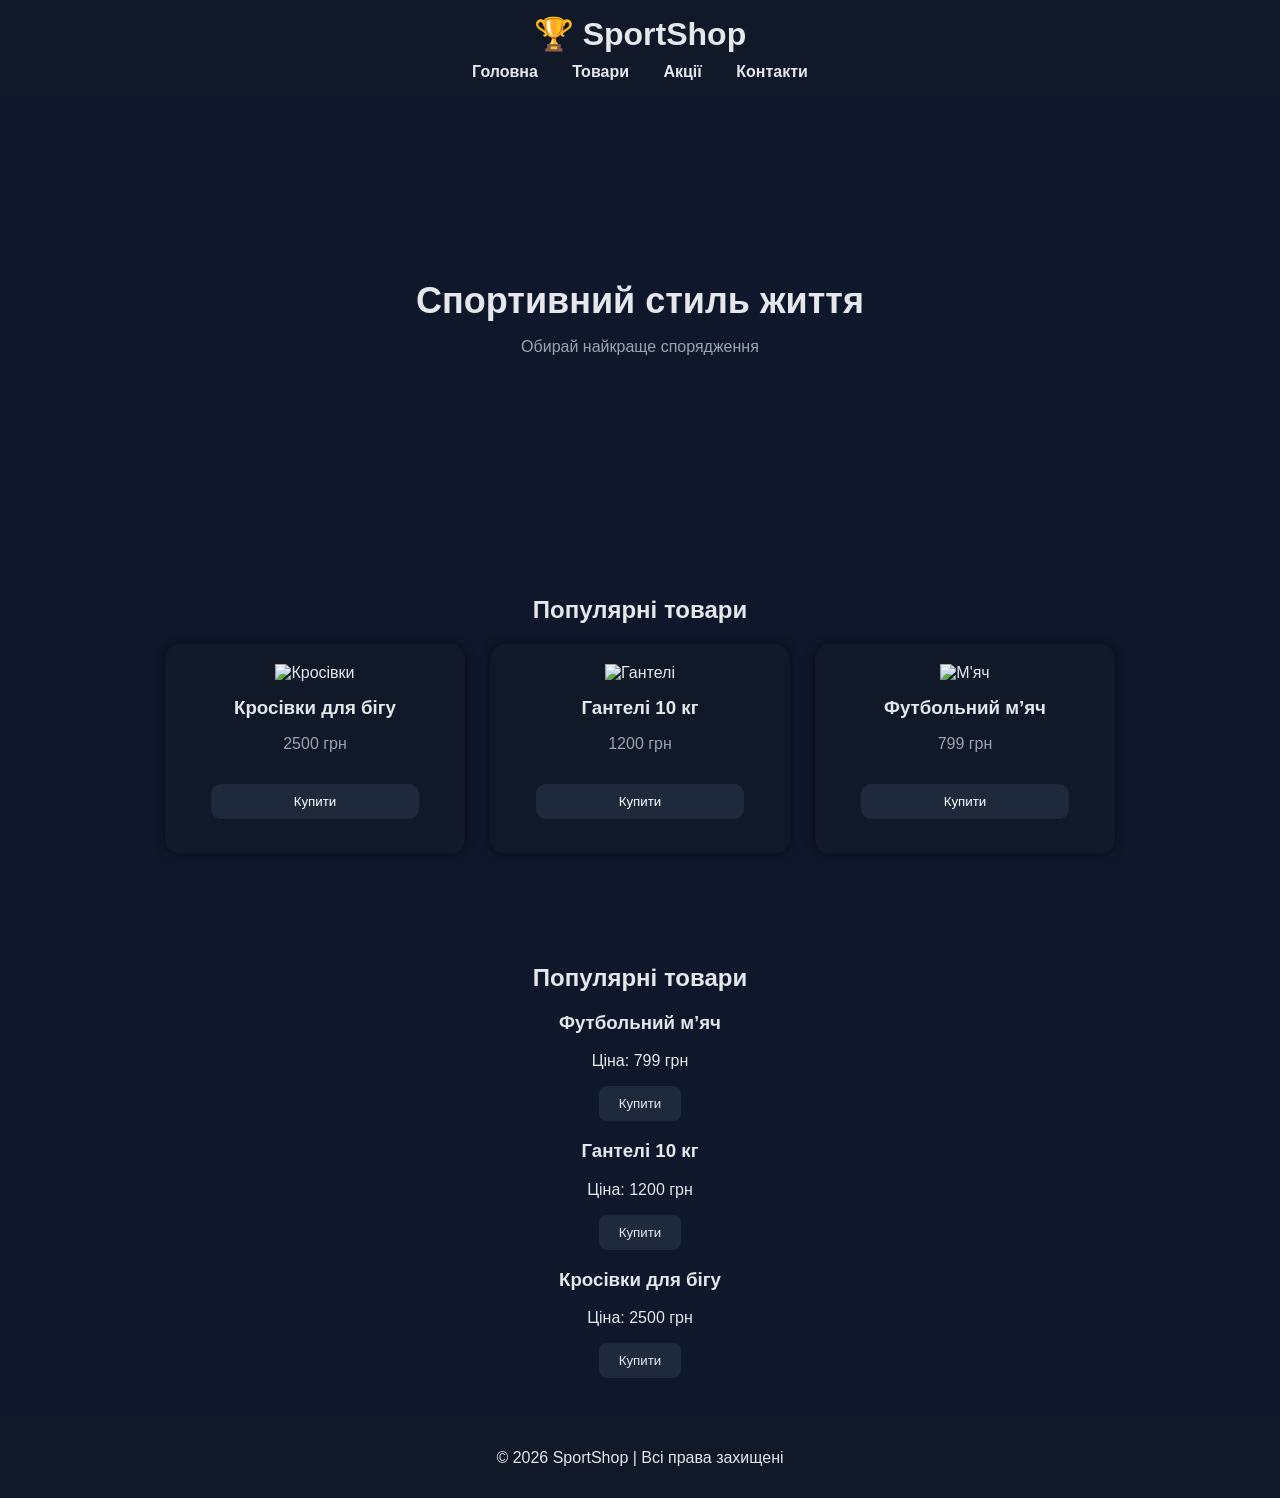
==== index.html @ c706f2db "sport shop" ====
<!DOCTYPE html>
<html lang="uk">
<head>
    <meta charset="UTF-8">
    <title>SportShop</title>
    <meta name="viewport" content="width=device-width, initial-scale=1.0">
    <link rel="stylesheet" href="./index.css">
</head>
<body>

    <!-- Шапка -->
    <header>
        <h1>🏆 SportShop</h1>
        <nav>
            <a href="#">Головна</a>
            <a href="#">Товари</a>
            <a href="#">Акції</a>
            <a href="#">Контакти</a>
        </nav>
    </header>

    <!-- Банер -->
    <section class="hero">
        <div class="hero-text">
            <h2>Спортивний стиль життя</h2>
            <p>Обирай найкраще спорядження</p>
        </div>
    </section>
    
    <section class="products">
        <h2>Популярні товари</h2>
    
        <div class="cards">
    
            <div class="card">
                <img src="https://images.unsplash.com/photo-1600185365483-26d7a4cc7519" alt="Кросівки">
                <h3>Кросівки для бігу</h3>
                <p>2500 грн</p>
                <button>Купити</button>
            </div>
    
            <div class="card">
                <img src="https://images.prom.ua/442983987_w700_h500_ganteli-2h15-kg.jpg" alt="Гантелі">
                <h3>Гантелі 10 кг</h3>
                <p>1200 грн</p>
                <button>Купити</button>
            </div>
    
            <div class="card">
                <img src="https://images.prom.ua/6599145800_w640_h320_futbolnyj-myach-liga.jpg" alt="М'яч">
                <h3>Футбольний м’яч</h3>
                <p>799 грн</p>
                <button>Купити</button>
            </div>
    
        </div>
    </section>
    <!-- Популярні товари -->
    <section>
        <h2>Популярні товари</h2>

        <div>
            <h3>Футбольний м’яч</h3>
            <p>Ціна: 799 грн</p>
            <button>Купити</button>
        </div>

        <div>
            <h3>Гантелі 10 кг</h3>
            <p>Ціна: 1200 грн</p>
            <button>Купити</button>
        </div>

        <div>
            <h3>Кросівки для бігу</h3>
            <p>Ціна: 2500 грн</p>
            <button>Купити</button>
        </div>
    </section>

    <!-- Підвал -->
    <footer>
        <p>© 2026 SportShop | Всі права захищені</p>
    </footer>

</body>
</html>
---- index.css ----
body {
    margin: 0;
    font-family: Arial, sans-serif;
    background-color: #0f172a; /* темно-синій */
    color: #e5e7eb; /* світло-сірий текст */
}

/* Шапка */
header {
    background-color: #111827; /* темно-сірий */
    padding: 15px;
    text-align: center;
}

header h1 {
    margin: 0;
}

/* Меню */
nav {
    margin-top: 10px;
}

nav a {
    color: #e5e7eb;
    margin: 0 15px;
    text-decoration: none;
    font-weight: bold;
}

nav a:hover {
    color: #38bdf8;
}

/* Секції */
section {
    padding: 40px 20px;
    text-align: center;
}

/* Кнопки */
button {
    background-color: #1e293b;
    color: #e5e7eb;
    border: none;
    padding: 10px 20px;
    cursor: pointer;
    border-radius: 8px;
    transition: 0.3s;
}

button:hover {
    background-color: #38bdf8;
    color: #0f172a;
}

/* Карточки */
.cards {
    display: flex;
    justify-content: center;
    flex-wrap: wrap;
    gap: 20px;
}

.card {
    background-color: #111827;
    padding: 20px;
    width: 220px;
    border-radius: 12px;
    box-shadow: 0 0 10px rgba(0,0,0,0.5);
    transition: 0.3s;
}

.card:hover {
    transform: scale(1.05);
}

/* Підвал */
footer {
    background-color: #111827;
    text-align: center;
    padding: 15px;
}
/* Банер */
.hero {
    height: 350px;
    background: linear-gradient(rgba(15,23,42,0.8), rgba(15,23,42,0.9)),
                url('https://images.unsplash.com/photo-1517836357463-d25dfeac3438') center/cover;
    display: flex;
    align-items: center;
    justify-content: center;
    text-align: center;
}

.hero-text h2 {
    font-size: 36px;
    margin-bottom: 10px;
}

.hero-text p {
    color: #9ca3af;
}

/* Товари */
.products {
    padding: 50px 20px;
    text-align: center;
}

.cards {
    display: flex;
    justify-content: center;
    gap: 25px;
    flex-wrap: wrap;
}

/* Карточка */
.card {
    background-color: #111827;
    border-radius: 15px;
    overflow: hidden;
    width: 260px;
    transition: 0.3s;
}

.card:hover {
    transform: translateY(-10px);
}

/* Фото */
.card img {
    width: 100%;
    height: 180px;
    object-fit: cover;
}

/* Контент */
.card h3 {
    margin: 15px 0 5px;
}

.card p {
    color: #9ca3af;
}

/* Кнопка */
.card button {
    margin: 15px;
    padding: 10px;
    width: 80%;
    border: none;
    border-radius: 10px;
    background-color: #1e293b;
    color: white;
    cursor: pointer;
    transition: 0.3s;
}

.card button:hover {
    background-color: #38bdf8;
    color: #0f172a;
}
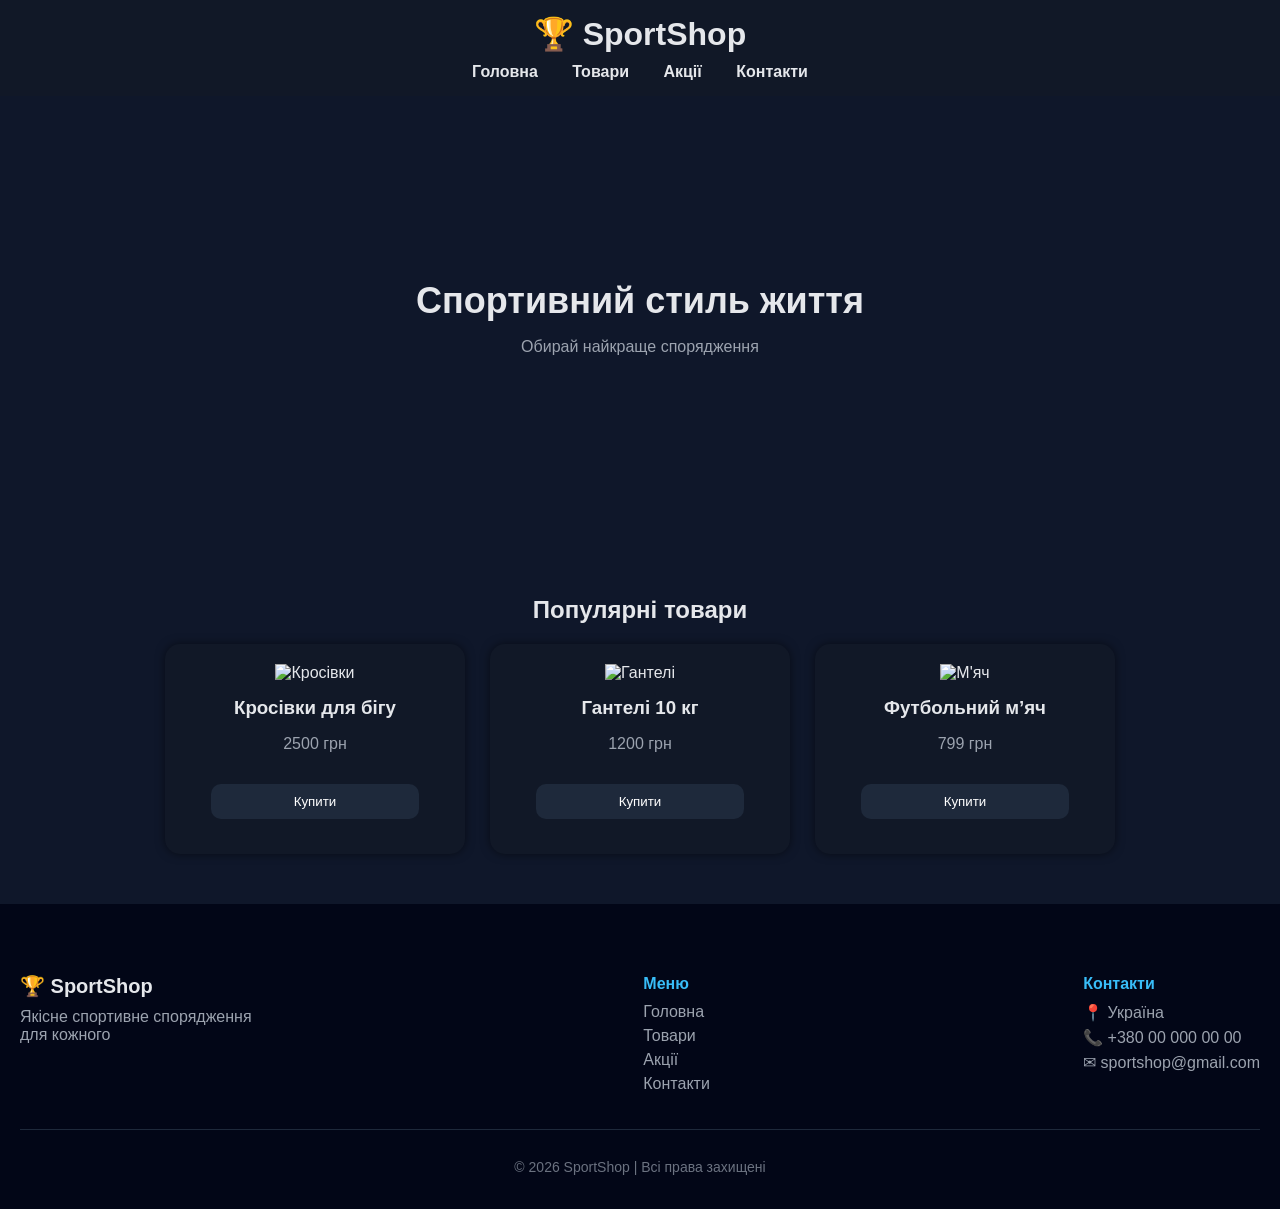
==== commit f59f4743: "зробив 2 розділи" ====
--- a/index.html
+++ b/index.html
@@ -33,21 +33,21 @@
         <div class="cards">
     
             <div class="card">
-                <img src="https://images.unsplash.com/photo-1600185365483-26d7a4cc7519" alt="Кросівки">
+                <img src="https://vsporte.com.ua/image/cache/catalog/product/1012B859-700-1-2026-1000x1000.png" alt="Кросівки">
                 <h3>Кросівки для бігу</h3>
                 <p>2500 грн</p>
                 <button>Купити</button>
             </div>
     
             <div class="card">
-                <img src="https://images.prom.ua/442983987_w700_h500_ganteli-2h15-kg.jpg" alt="Гантелі">
+                <img src="https://png.pngtree.com/png-vector/20240519/ourmid/pngtree-top-dumbbell-workouts-for-total-body-fitness-png-image_12497583.png" alt="Гантелі">
                 <h3>Гантелі 10 кг</h3>
                 <p>1200 грн</p>
                 <button>Купити</button>
             </div>
     
             <div class="card">
-                <img src="https://images.prom.ua/6599145800_w640_h320_futbolnyj-myach-liga.jpg" alt="М'яч">
+                <img src="https://img.pikbest.com/png-images/20241003/soccer-ball-football-isolated-on-transparent-background-high-quality-png-image_10923780.png!sw800" alt="М'яч">
                 <h3>Футбольний м’яч</h3>
                 <p>799 грн</p>
                 <button>Купити</button>
@@ -56,32 +56,37 @@
         </div>
     </section>
     <!-- Популярні товари -->
-    <section>
-        <h2>Популярні товари</h2>
+    
+    <!-- Підвал -->
+    <footer class="footer">
+    <div class="footer-container">
 
-        <div>
-            <h3>Футбольний м’яч</h3>
-            <p>Ціна: 799 грн</p>
-            <button>Купити</button>
+        <div class="footer-column">
+            <h3>🏆 SportShop</h3>
+            <p>Якісне спортивне спорядження для кожного</p>
         </div>
 
-        <div>
-            <h3>Гантелі 10 кг</h3>
-            <p>Ціна: 1200 грн</p>
-            <button>Купити</button>
+        <div class="footer-column">
+            <h4>Меню</h4>
+            <a href="#">Головна</a>
+            <a href="#">Товари</a>
+            <a href="#">Акції</a>
+            <a href="#">Контакти</a>
         </div>
 
-        <div>
-            <h3>Кросівки для бігу</h3>
-            <p>Ціна: 2500 грн</p>
-            <button>Купити</button>
+        <div class="footer-column">
+            <h4>Контакти</h4>
+            <p>📍 Україна</p>
+            <p>📞 +380 00 000 00 00</p>
+            <p>✉ sportshop@gmail.com</p>
         </div>
-    </section>
 
-    <!-- Підвал -->
-    <footer>
+    </div>
+
+    <div class="footer-bottom">
         <p>© 2026 SportShop | Всі права захищені</p>
-    </footer>
+    </div>
+</footer>
 
 </body>
 </html>
--- a/index.css
+++ b/index.css
@@ -76,10 +76,63 @@
 }
 
 /* Підвал */
-footer {
-    background-color: #111827;
-    text-align: center;
-    padding: 15px;
+.footer {
+    background-color: #020617; /* ще темніший ніж header */
+    color: #e5e7eb;
+    padding: 50px 20px 20px;
+}
+
+/* Контейнер */
+.footer-container {
+    display: flex;
+    justify-content: space-between;
+    flex-wrap: wrap;
+    gap: 30px;
+}
+
+/* Колонки */
+.footer-column {
+    max-width: 250px;
+}
+
+.footer-column h3 {
+    margin-bottom: 10px;
+    font-size: 20px;
+}
+
+.footer-column h4 {
+    margin-bottom: 10px;
+    color: #38bdf8;
+}
+
+/* Посилання */
+.footer-column a {
+    display: block;
+    color: #9ca3af;
+    text-decoration: none;
+    margin: 6px 0;
+    transition: 0.3s;
+}
+
+.footer-column a:hover {
+    color: #38bdf8;
+    transform: translateX(5px);
+}
+
+/* Текст */
+.footer-column p {
+    color: #9ca3af;
+    margin: 6px 0;
+}
+
+/* Нижня частина */
+.footer-bottom {
+    border-top: 1px solid #1e293b;
+    margin-top: 30px;
+    padding-top: 15px;
+    text-align: center;
+    font-size: 14px;
+    color: #6b7280;
 }
 /* Банер */
 .hero {
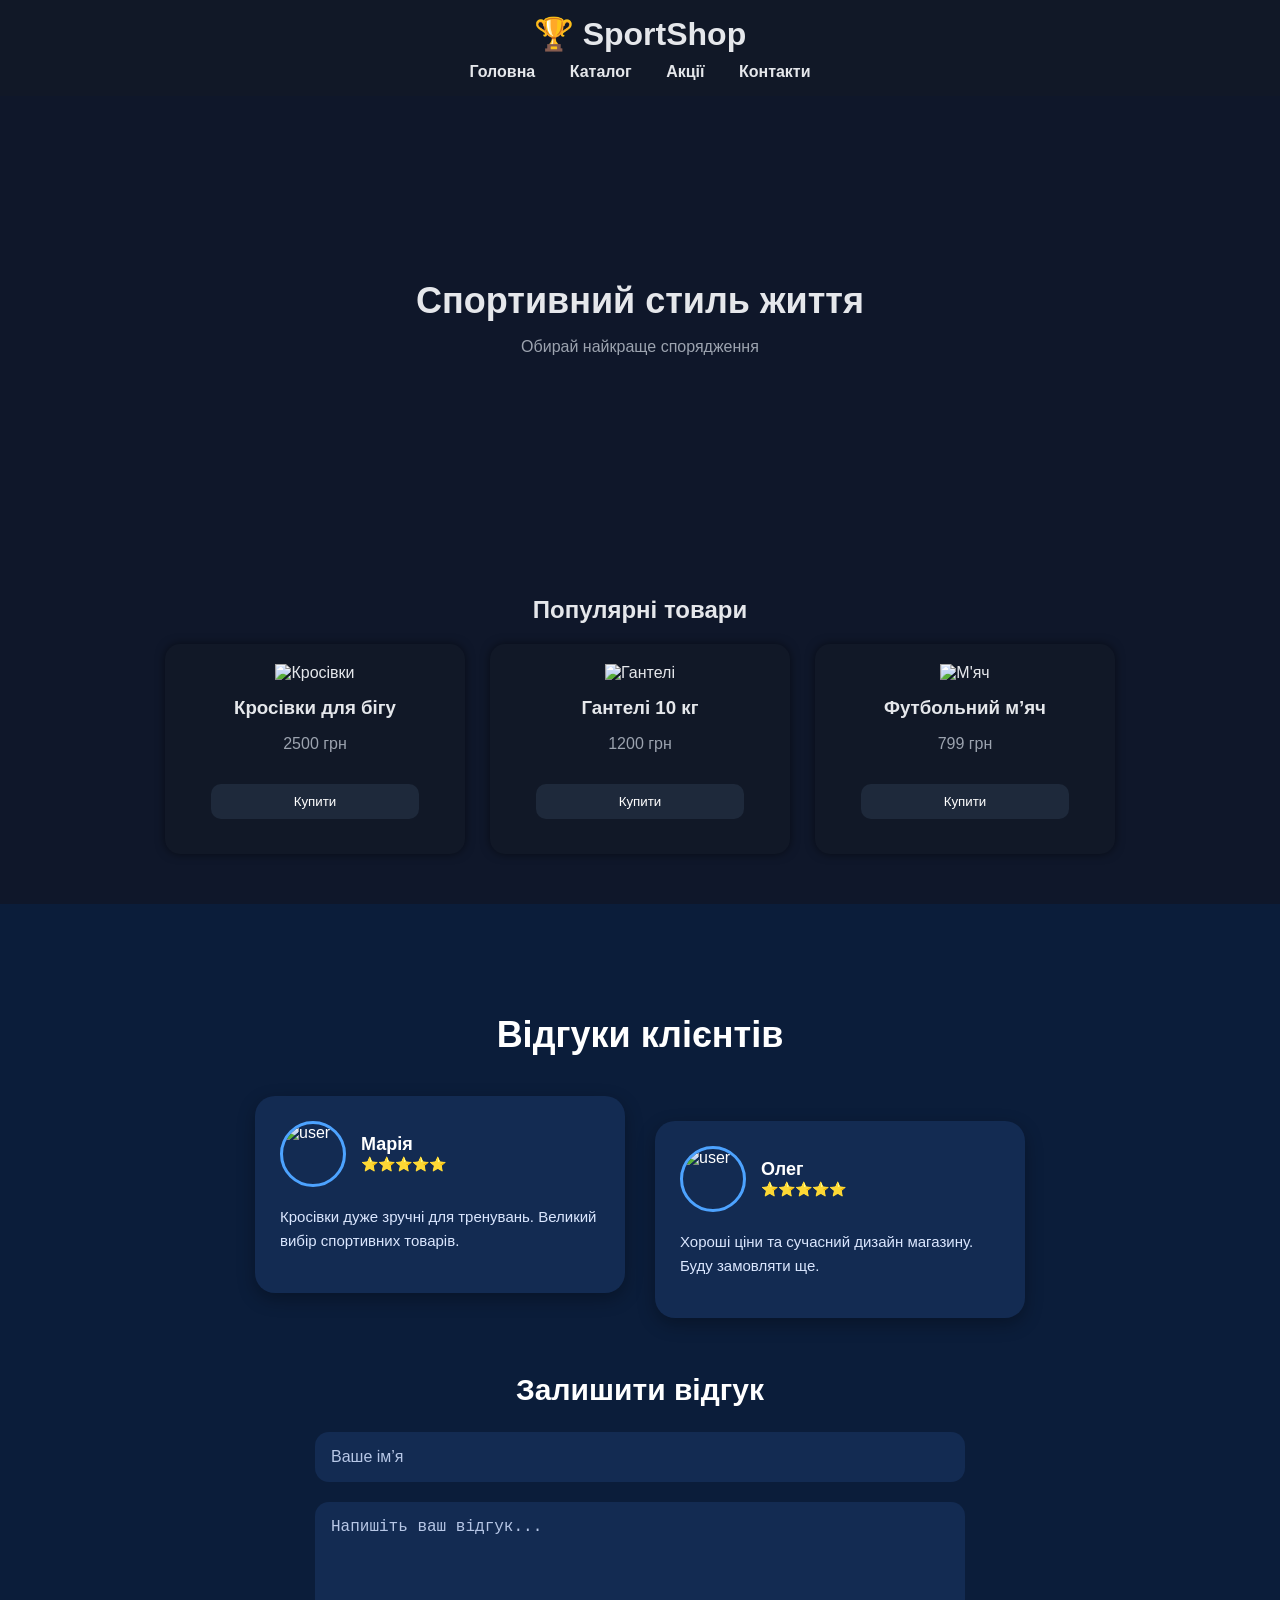
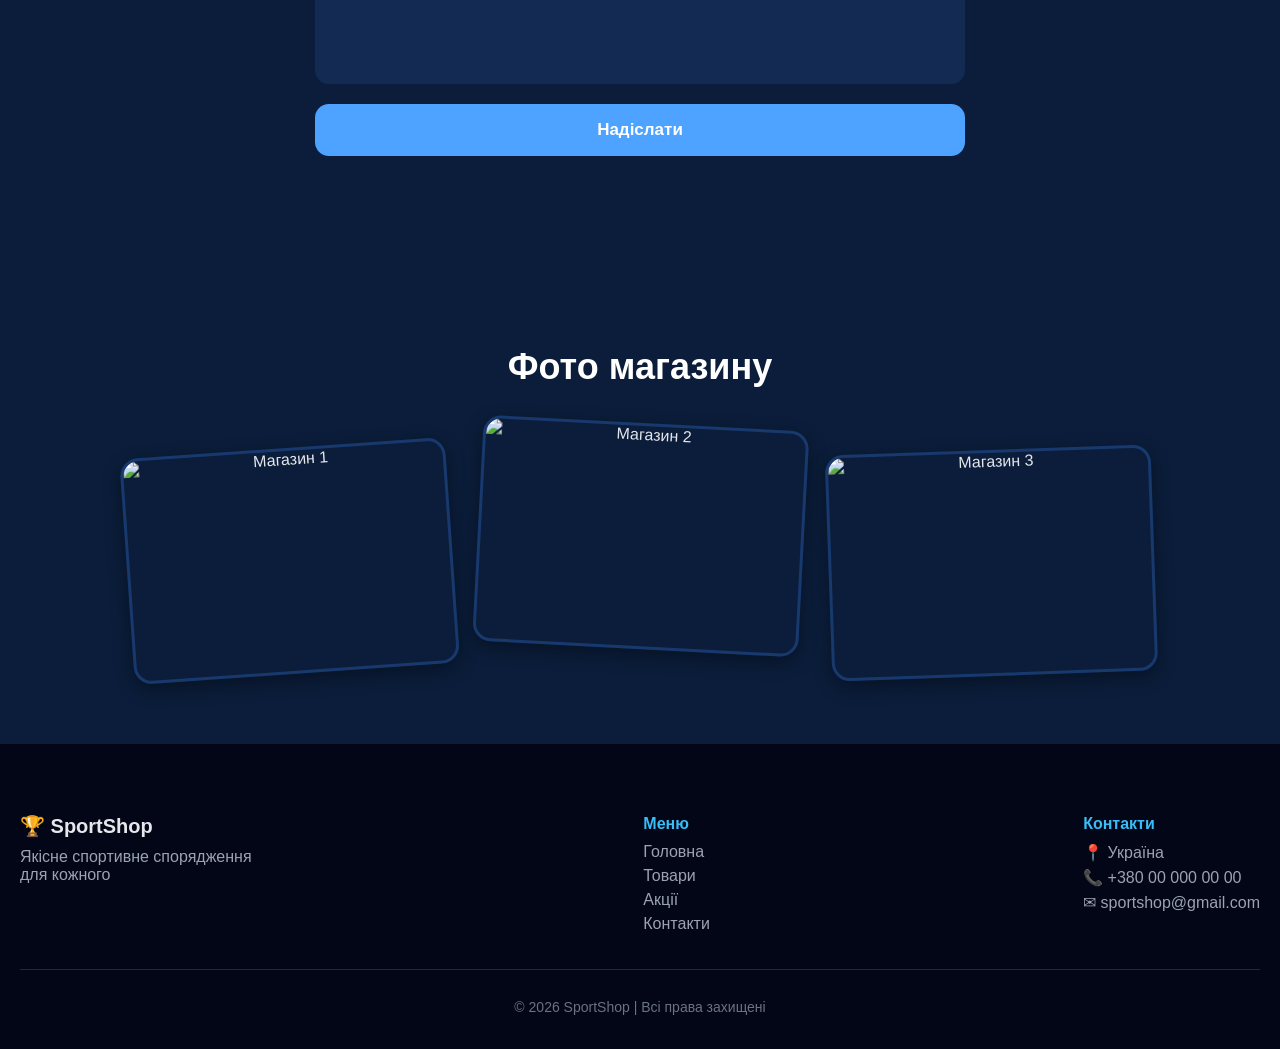
==== commit 0ac1749d: "sport shop2" ====
--- a/index.html
+++ b/index.html
@@ -2,91 +2,356 @@
 <html lang="uk">
 <head>
     <meta charset="UTF-8">
+    <meta name="viewport" content="width=device-width, initial-scale=1.0">
     <title>SportShop</title>
-    <meta name="viewport" content="width=device-width, initial-scale=1.0">
+
     <link rel="stylesheet" href="./index.css">
 </head>
+
 <body>
 
     <!-- Шапка -->
     <header>
         <h1>🏆 SportShop</h1>
+
         <nav>
             <a href="#">Головна</a>
-            <a href="#">Товари</a>
+            <a href="./menu.html">Каталог</a>
             <a href="#">Акції</a>
-            <a href="#">Контакти</a>
+            <a href="#contact">Контакти</a>
         </nav>
     </header>
 
     <!-- Банер -->
     <section class="hero">
+
         <div class="hero-text">
             <h2>Спортивний стиль життя</h2>
             <p>Обирай найкраще спорядження</p>
         </div>
+
     </section>
-    
+
+    <!-- Товари -->
     <section class="products">
+
         <h2>Популярні товари</h2>
-    
+
         <div class="cards">
-    
+
+            <!-- Картка -->
             <div class="card">
-                <img src="https://vsporte.com.ua/image/cache/catalog/product/1012B859-700-1-2026-1000x1000.png" alt="Кросівки">
+
+                <img 
+                    src="https://vsporte.com.ua/image/cache/catalog/product/1012B859-700-1-2026-1000x1000.png" 
+                    alt="Кросівки"
+                >
+
                 <h3>Кросівки для бігу</h3>
+
                 <p>2500 грн</p>
+
                 <button>Купити</button>
-            </div>
-    
+
+            </div>
+
+            <!-- Картка -->
             <div class="card">
-                <img src="https://png.pngtree.com/png-vector/20240519/ourmid/pngtree-top-dumbbell-workouts-for-total-body-fitness-png-image_12497583.png" alt="Гантелі">
+
+                <img 
+                    src="https://png.pngtree.com/png-vector/20240519/ourmid/pngtree-top-dumbbell-workouts-for-total-body-fitness-png-image_12497583.png" 
+                    alt="Гантелі"
+                >
+
                 <h3>Гантелі 10 кг</h3>
+
                 <p>1200 грн</p>
+
                 <button>Купити</button>
-            </div>
-    
+
+            </div>
+
+            <!-- Картка -->
             <div class="card">
-                <img src="https://img.pikbest.com/png-images/20241003/soccer-ball-football-isolated-on-transparent-background-high-quality-png-image_10923780.png!sw800" alt="М'яч">
+
+                <img 
+                    src="https://img.pikbest.com/png-images/20241003/soccer-ball-football-isolated-on-transparent-background-high-quality-png-image_10923780.png!sw800" 
+                    alt="М'яч"
+                >
+
                 <h3>Футбольний м’яч</h3>
+
                 <p>799 грн</p>
+
                 <button>Купити</button>
-            </div>
-    
-        </div>
+
+            </div>
+
+        </div>
+
     </section>
-    <!-- Популярні товари -->
-    
+
+    <!-- Відгуки -->
+    <section class="reviews">
+
+        <h2>Відгуки клієнтів</h2>
+
+        <!-- Контейнер -->
+        <div class="reviews-container" id="reviewsList">
+
+            <!-- Відгук -->
+            <div class="review-card">
+
+                <div class="review-top">
+
+                    <img 
+                        src="https://cdn-icons-png.flaticon.com/512/3135/3135789.png" 
+                        alt="user"
+                    >
+
+                    <div>
+                        <h4>Марія</h4>
+                        <span>⭐️⭐️⭐️⭐️⭐️</span>
+                    </div>
+
+                </div>
+
+                <p>
+                    Кросівки дуже зручні для тренувань.
+                    Великий вибір спортивних товарів.
+                </p>
+
+            </div>
+
+            <!-- Відгук -->
+            <div class="review-card">
+
+                <div class="review-top">
+
+                    <img 
+                        src="https://cdn-icons-png.flaticon.com/512/4140/4140048.png" 
+                        alt="user"
+                    >
+
+                    <div>
+                        <h4>Олег</h4>
+                        <span>⭐️⭐️⭐️⭐️⭐️</span>
+                    </div>
+
+                </div>
+
+                <p>
+                    Хороші ціни та сучасний дизайн магазину.
+                    Буду замовляти ще.
+                </p>
+
+            </div>
+
+        </div>
+
+        <!-- Форма -->
+        <div class="comment-form">
+
+            <h3>Залишити відгук</h3>
+
+            <form id="reviewForm">
+
+                <input
+                    type="text"
+                    id="name"
+                    placeholder="Ваше ім’я"
+                    required
+                >
+
+                <textarea
+                    id="message"
+                    placeholder="Напишіть ваш відгук..."
+                    required
+                ></textarea>
+
+                <button type="submit">
+                    Надіслати
+                </button>
+
+            </form>
+
+        </div>
+
+    </section>
+
+    <!-- Галерея -->
+    <section class="gallery">
+
+        <h2>Фото магазину</h2>
+
+        <div class="gallery-container">
+
+            <img
+                src="https://images.unsplash.com/photo-1517836357463-d25dfeac3438?q=80&w=1200&auto=format&fit=crop"
+                alt="Магазин 1"
+            >
+
+            <img
+                src="https://images.unsplash.com/photo-1518611012118-696072aa579a?q=80&w=1200&auto=format&fit=crop"
+                alt="Магазин 2"
+            >
+
+            <img
+                src="https://images.unsplash.com/photo-1517343985841-f8b2d66e010b?q=80&w=1200&auto=format&fit=crop"
+                alt="Магазин 3"
+            >
+
+        </div>
+
+    </section>
+
     <!-- Підвал -->
-    <footer class="footer">
-    <div class="footer-container">
-
-        <div class="footer-column">
-            <h3>🏆 SportShop</h3>
-            <p>Якісне спортивне спорядження для кожного</p>
-        </div>
-
-        <div class="footer-column">
-            <h4>Меню</h4>
-            <a href="#">Головна</a>
-            <a href="#">Товари</a>
-            <a href="#">Акції</a>
-            <a href="#">Контакти</a>
-        </div>
-
-        <div class="footer-column">
-            <h4>Контакти</h4>
-            <p>📍 Україна</p>
-            <p>📞 +380 00 000 00 00</p>
-            <p>✉ sportshop@gmail.com</p>
-        </div>
-
-    </div>
-
-    <div class="footer-bottom">
-        <p>© 2026 SportShop | Всі права захищені</p>
-    </div>
-</footer>
+    <footer class="footer" id="contact">
+
+        <div class="footer-container">
+
+            <div class="footer-column">
+
+                <h3>🏆 SportShop</h3>
+
+                <p>
+                    Якісне спортивне спорядження
+                    для кожного
+                </p>
+
+            </div>
+
+            <div class="footer-column">
+
+                <h4>Меню</h4>
+
+                <a href="#">Головна</a>
+                <a href="#">Товари</a>
+                <a href="#">Акції</a>
+                <a href="#">Контакти</a>
+
+            </div>
+
+            <div class="footer-column">
+
+                <h4>Контакти</h4>
+
+                <p>📍 Україна</p>
+                <p>📞 +380 00 000 00 00</p>
+                <p>✉ sportshop@gmail.com</p>
+
+            </div>
+
+        </div>
+
+        <div class="footer-bottom">
+
+            <p>
+                © 2026 SportShop |
+                Всі права захищені
+            </p>
+
+        </div>
+
+    </footer>
+
+    <!-- JavaScript -->
+    <script>
+
+        const form =
+            document.getElementById("reviewForm");
+
+        const reviewsList =
+            document.getElementById("reviewsList");
+
+        // Завантаження
+        window.onload = function () {
+
+            const savedReviews =
+                JSON.parse(localStorage.getItem("reviews")) || [];
+
+            savedReviews.forEach(review => {
+
+                addReview(
+                    review.name,
+                    review.message
+                );
+
+            });
+
+        };
+
+        // Відправка форми
+        form.addEventListener("submit", function (e) {
+
+            e.preventDefault();
+
+            const name =
+                document.getElementById("name").value;
+
+            const message =
+                document.getElementById("message").value;
+
+            addReview(name, message);
+
+            // localStorage
+            const savedReviews =
+                JSON.parse(localStorage.getItem("reviews")) || [];
+
+            savedReviews.push({
+
+                name: name,
+                message: message
+
+            });
+
+            localStorage.setItem(
+                "reviews",
+                JSON.stringify(savedReviews)
+            );
+
+            form.reset();
+
+        });
+
+        // Створення картки
+        function addReview(name, message) {
+
+            const reviewCard =
+                document.createElement("div");
+
+            reviewCard.classList.add("review-card");
+
+            reviewCard.innerHTML = `
+
+                <div class="review-top">
+
+                    <img 
+                        src="https://cdn-icons-png.flaticon.com/512/3135/3135715.png" 
+                        alt="user"
+                    >
+
+                    <div>
+
+                        <h4>${name}</h4>
+
+                        <span>
+                            ⭐️⭐️⭐️⭐️⭐️
+                        </span>
+
+                    </div>
+
+                </div>
+
+                <p>${message}</p>
+
+            `;
+
+            reviewsList.prepend(reviewCard);
+
+        }
+
+    </script>
 
 </body>
 </html>
--- a/index.css
+++ b/index.css
@@ -212,4 +212,225 @@
 .card button:hover {
     background-color: #38bdf8;
     color: #0f172a;
+}
+/* Відгуки */
+.reviews {
+    padding: 80px 20px;
+    background: #0b1d3a;
+    text-align: center;
+    color: white;
+}
+
+.reviews h2 {
+    font-size: 36px;
+    margin-bottom: 50px;
+    color: #ffffff;
+}
+
+.reviews-container {
+    display: flex;
+    justify-content: center;
+    gap: 30px;
+    flex-wrap: wrap;
+}
+
+.review-card {
+    background: #132b52;
+    width: 320px;
+    padding: 25px;
+    border-radius: 20px;
+    text-align: left;
+    box-shadow: 0 6px 18px rgba(0,0,0,0.3);
+    transition: 0.4s;
+    position: relative;
+}
+
+/* Ефект руху */
+.review-card:nth-child(1) {
+    top: -10px;
+}
+
+.review-card:nth-child(2) {
+    top: 15px;
+}
+
+.review-card:nth-child(3) {
+    top: -5px;
+}
+
+.review-card:hover {
+    transform: translateY(-10px) scale(1.03);
+    background: #18396d;
+}
+
+.review-top {
+    display: flex;
+    align-items: center;
+    gap: 15px;
+    margin-bottom: 18px;
+}
+
+.review-top img {
+    width: 60px;
+    height: 60px;
+    border-radius: 50%;
+    border: 3px solid #4da3ff;
+}
+
+.review-top h4 {
+    margin: 0;
+    font-size: 18px;
+    color: #fff;
+}
+
+.review-top span {
+    color: #ffd700;
+    font-size: 14px;
+}
+
+.review-card p {
+    color: #dbe7ff;
+    line-height: 1.6;
+    font-size: 15px;
+}
+
+/* Форма */
+.comment-form {
+    margin-top: 70px;
+}
+
+.comment-form h3 {
+    font-size: 30px;
+    margin-bottom: 25px;
+    color: white;
+}
+
+.comment-form form {
+    max-width: 650px;
+    margin: auto;
+    display: flex;
+    flex-direction: column;
+    gap: 20px;
+}
+
+.comment-form input,
+.comment-form textarea {
+    padding: 16px;
+    border: none;
+    border-radius: 14px;
+    background: #132b52;
+    color: white;
+    font-size: 16px;
+}
+
+.comment-form input::placeholder,
+.comment-form textarea::placeholder {
+    color: #b7c7e6;
+}
+
+.comment-form textarea {
+    height: 150px;
+    resize: none;
+}
+
+.comment-form button {
+    padding: 16px;
+    border: none;
+    border-radius: 14px;
+    background: #4da3ff;
+    color: white;
+    font-size: 17px;
+    cursor: pointer;
+    transition: 0.3s;
+    font-weight: bold;
+}
+
+.comment-form button:hover {
+    background: #2b7de0;
+    transform: scale(1.03);
+}
+
+/* Галерея */
+.gallery {
+    padding: 80px 20px;
+    background: #ffffff;
+    text-align: center;
+}
+
+.gallery h2 {
+    margin-bottom: 50px;
+    font-size: 36px;
+}
+
+.gallery-container {
+    display: flex;
+    justify-content: center;
+    align-items: center;
+    gap: 25px;
+    flex-wrap: wrap;
+}
+
+/* Рух картинок */
+.gallery-container img {
+    width: 320px;
+    height: 220px;
+    object-fit: cover;
+    border-radius: 20px;
+    transition: 0.4s;
+    box-shadow: 0 6px 16px rgba(0,0,0,0.2);
+    position: relative;
+}
+
+.gallery-container img:nth-child(1) {
+    transform: rotate(-4deg) translateY(10px);
+}
+
+.gallery-container img:nth-child(2) {
+    transform: rotate(3deg) translateY(-15px);
+}
+
+.gallery-container img:nth-child(3) {
+    transform: rotate(-2deg) translateY(12px);
+}
+
+.gallery-container img:hover {
+    transform: scale(1.08) rotate(0deg);
+    z-index: 2;
+}
+/* Галерея магазину */
+.gallery {
+    padding: 80px 20px;
+    background: #0b1d3a;
+    text-align: center;
+}
+
+.gallery h2 {
+    margin-bottom: 50px;
+    font-size: 36px;
+    color: white;
+}
+
+.gallery-container {
+    display: flex;
+    justify-content: center;
+    align-items: center;
+    gap: 25px;
+    flex-wrap: wrap;
+}
+
+/* Рівні картинки */
+.gallery-container img {
+    width: 320px;
+    height: 220px;
+    object-fit: cover;
+    border-radius: 18px;
+    transition: 0.4s;
+    box-shadow: 0 6px 18px rgba(0,0,0,0.35);
+    border: 3px solid #18396d;
+}
+
+/* Hover ефект */
+.gallery-container img:hover {
+    transform: scale(1.05);
+    border-color: #4da3ff;
 }
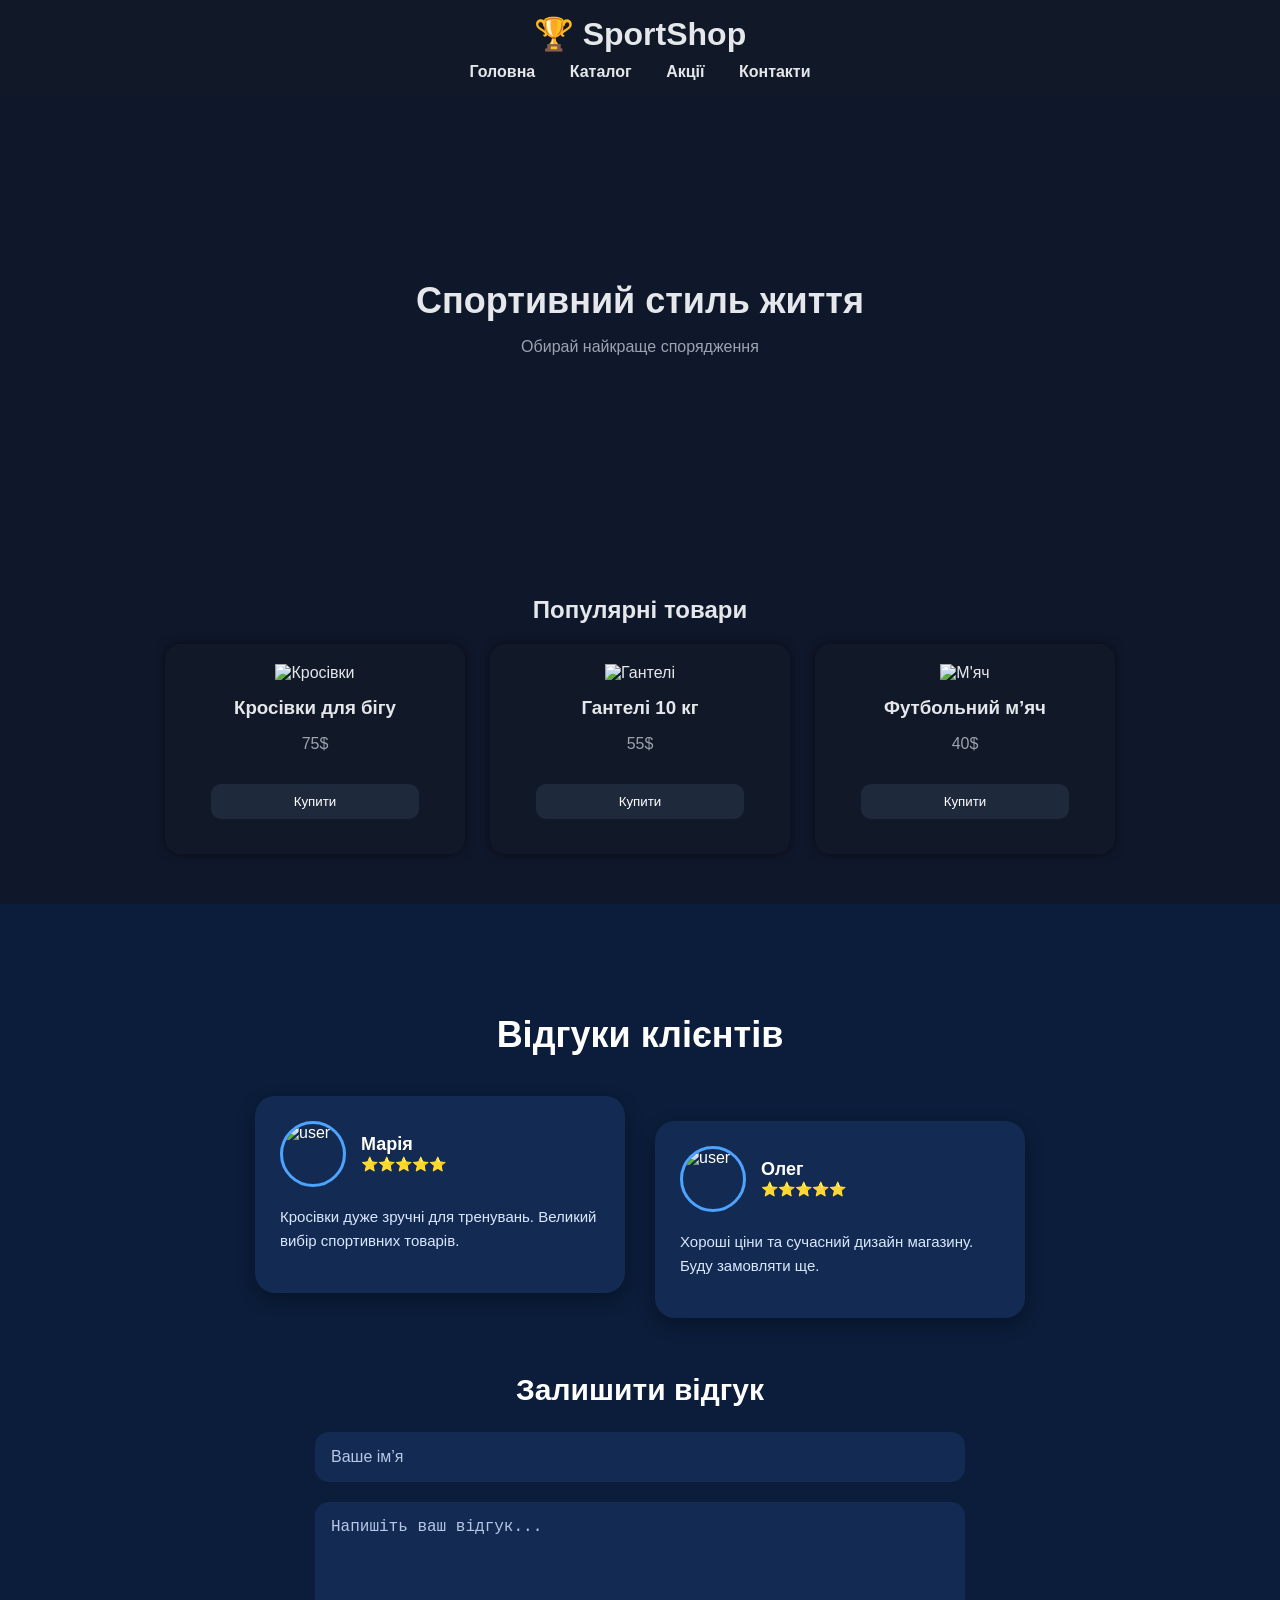
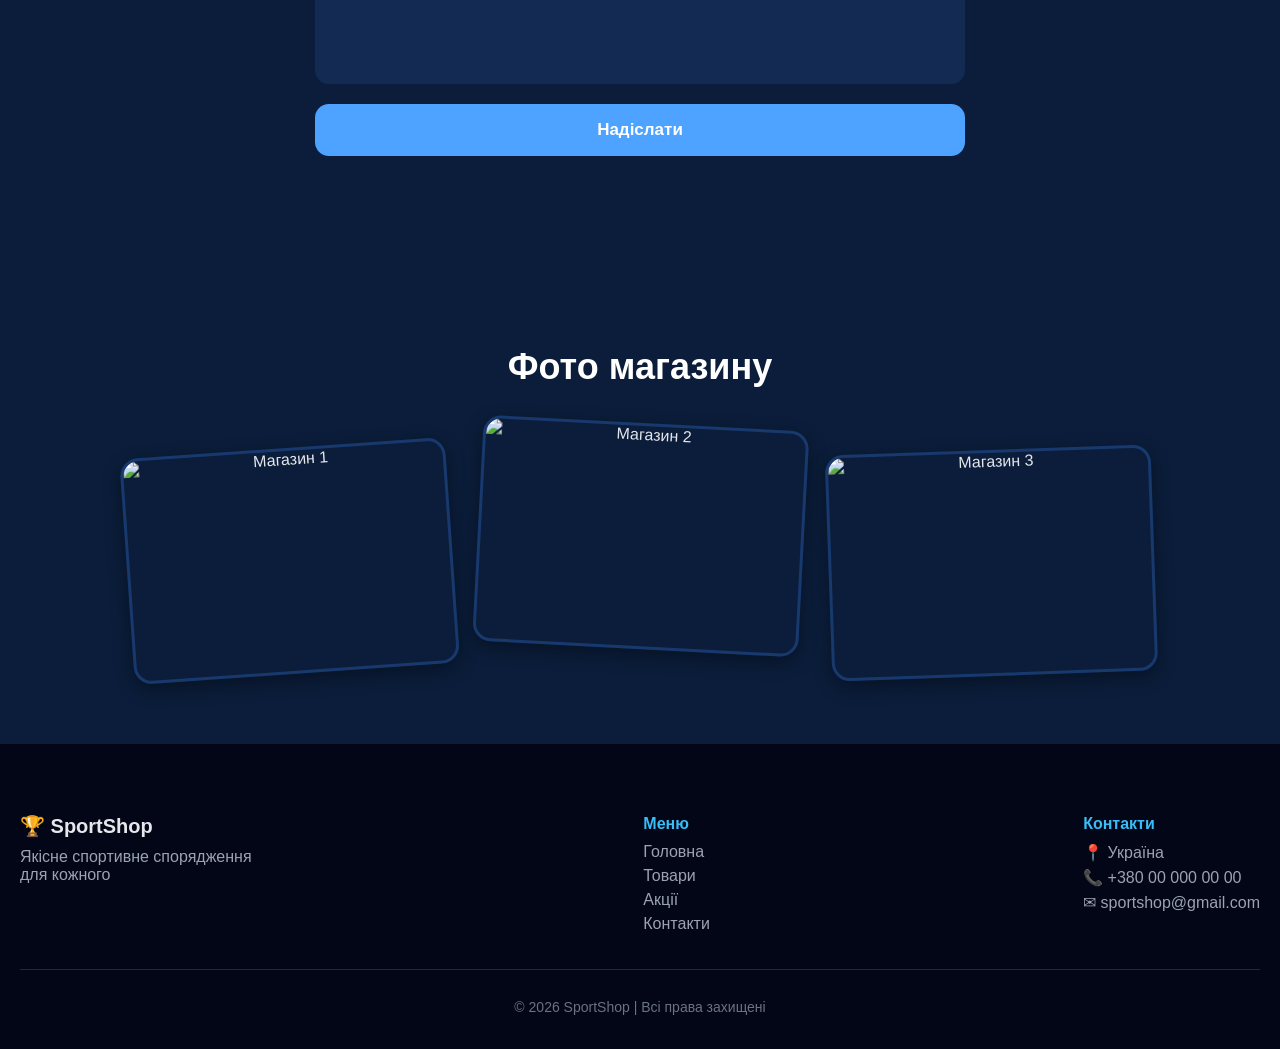
==== commit 769744e7: "save fix 29.05" ====
--- a/index.html
+++ b/index.html
@@ -17,7 +17,7 @@
         <nav>
             <a href="#">Головна</a>
             <a href="./menu.html">Каталог</a>
-            <a href="#">Акції</a>
+            <a href="#action">Акції</a>
             <a href="#contact">Контакти</a>
         </nav>
     </header>
@@ -37,7 +37,7 @@
 
         <h2>Популярні товари</h2>
 
-        <div class="cards">
+        <div class="cards" id="action">
 
             <!-- Картка -->
             <div class="card">
@@ -49,9 +49,9 @@
 
                 <h3>Кросівки для бігу</h3>
 
-                <p>2500 грн</p>
-
-                <button>Купити</button>
+                <p>75$</p>
+
+                <a href="./menu.html"><button>Купити</button></a>
 
             </div>
 
@@ -65,9 +65,9 @@
 
                 <h3>Гантелі 10 кг</h3>
 
-                <p>1200 грн</p>
-
-                <button>Купити</button>
+                <p>55$</p>
+
+                <a href="./menu.html"><button>Купити</button></a>
 
             </div>
 
@@ -81,9 +81,9 @@
 
                 <h3>Футбольний м’яч</h3>
 
-                <p>799 грн</p>
-
-                <button>Купити</button>
+                <p>40$</p>
+
+                <a href="./menu.html"> <button> Купити</button></a>
 
             </div>
 
@@ -352,6 +352,6 @@
         }
 
     </script>
-
+    
 </body>
 </html>
